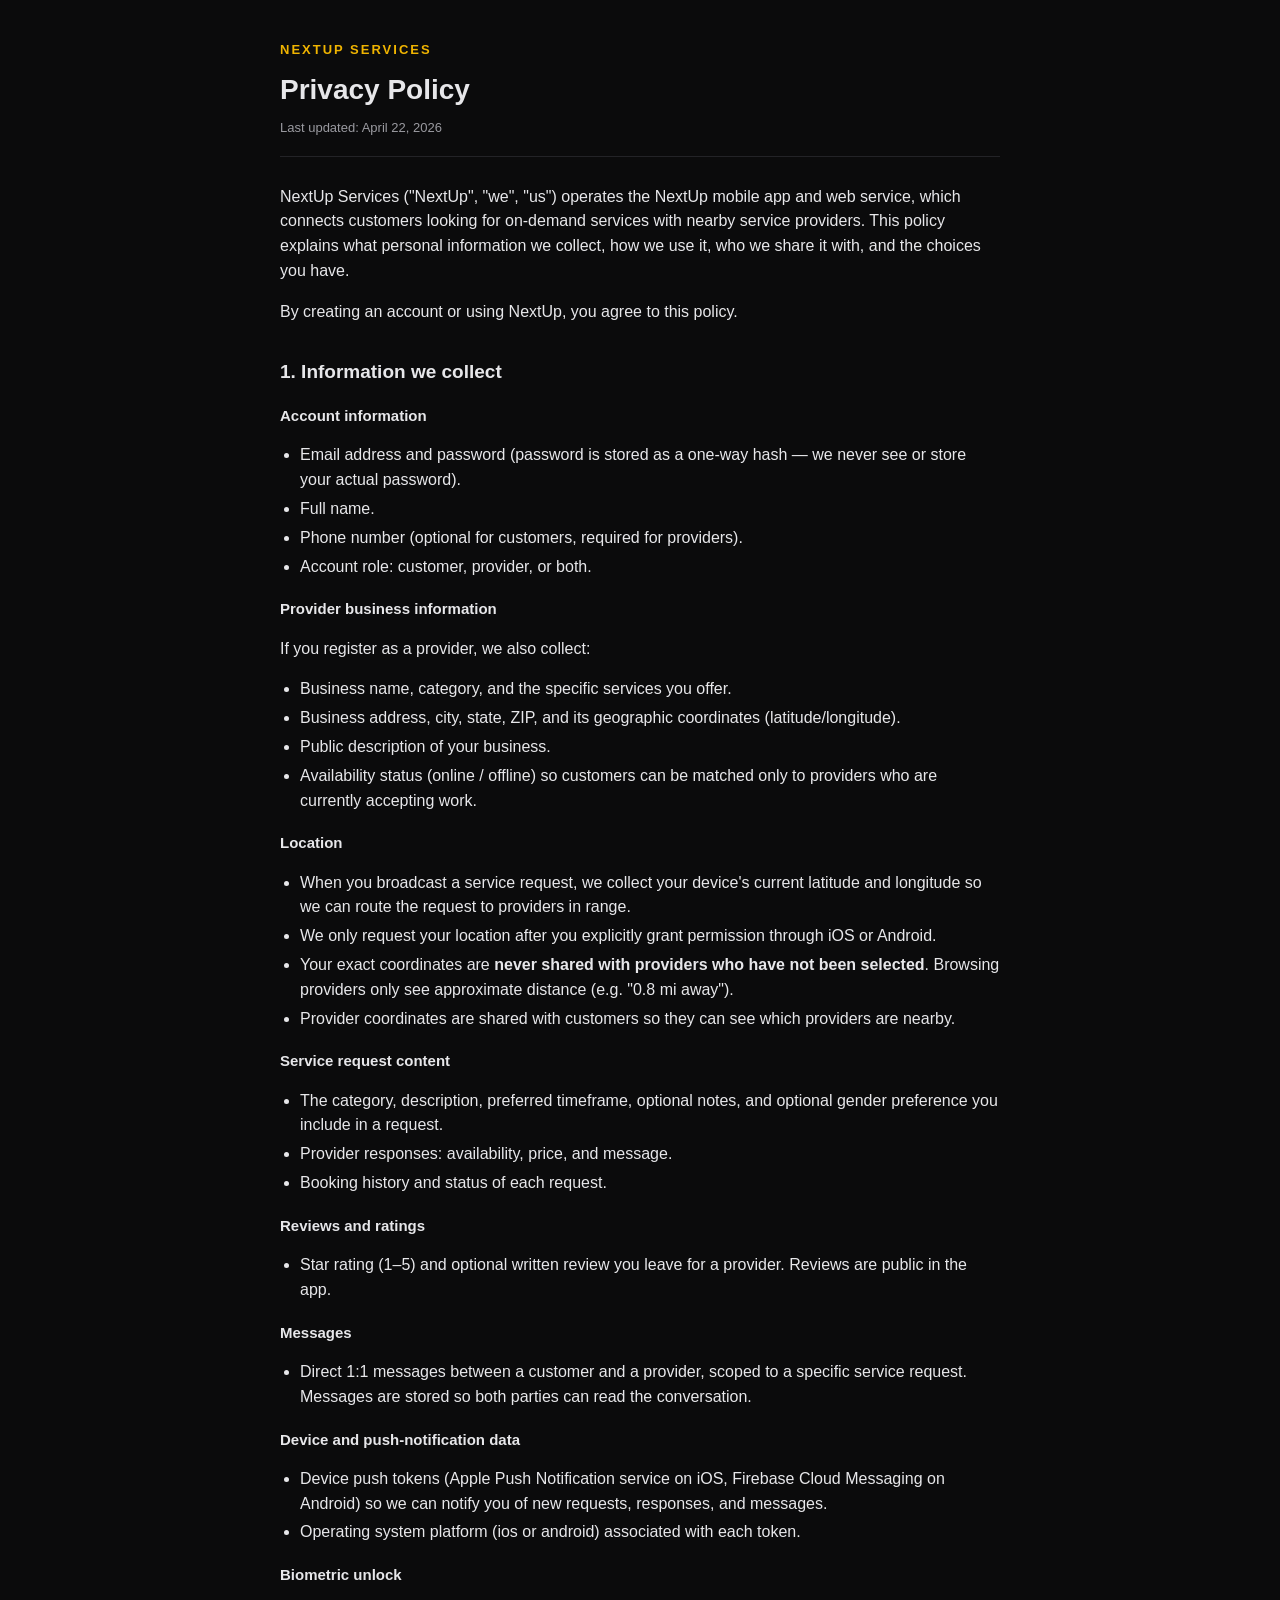
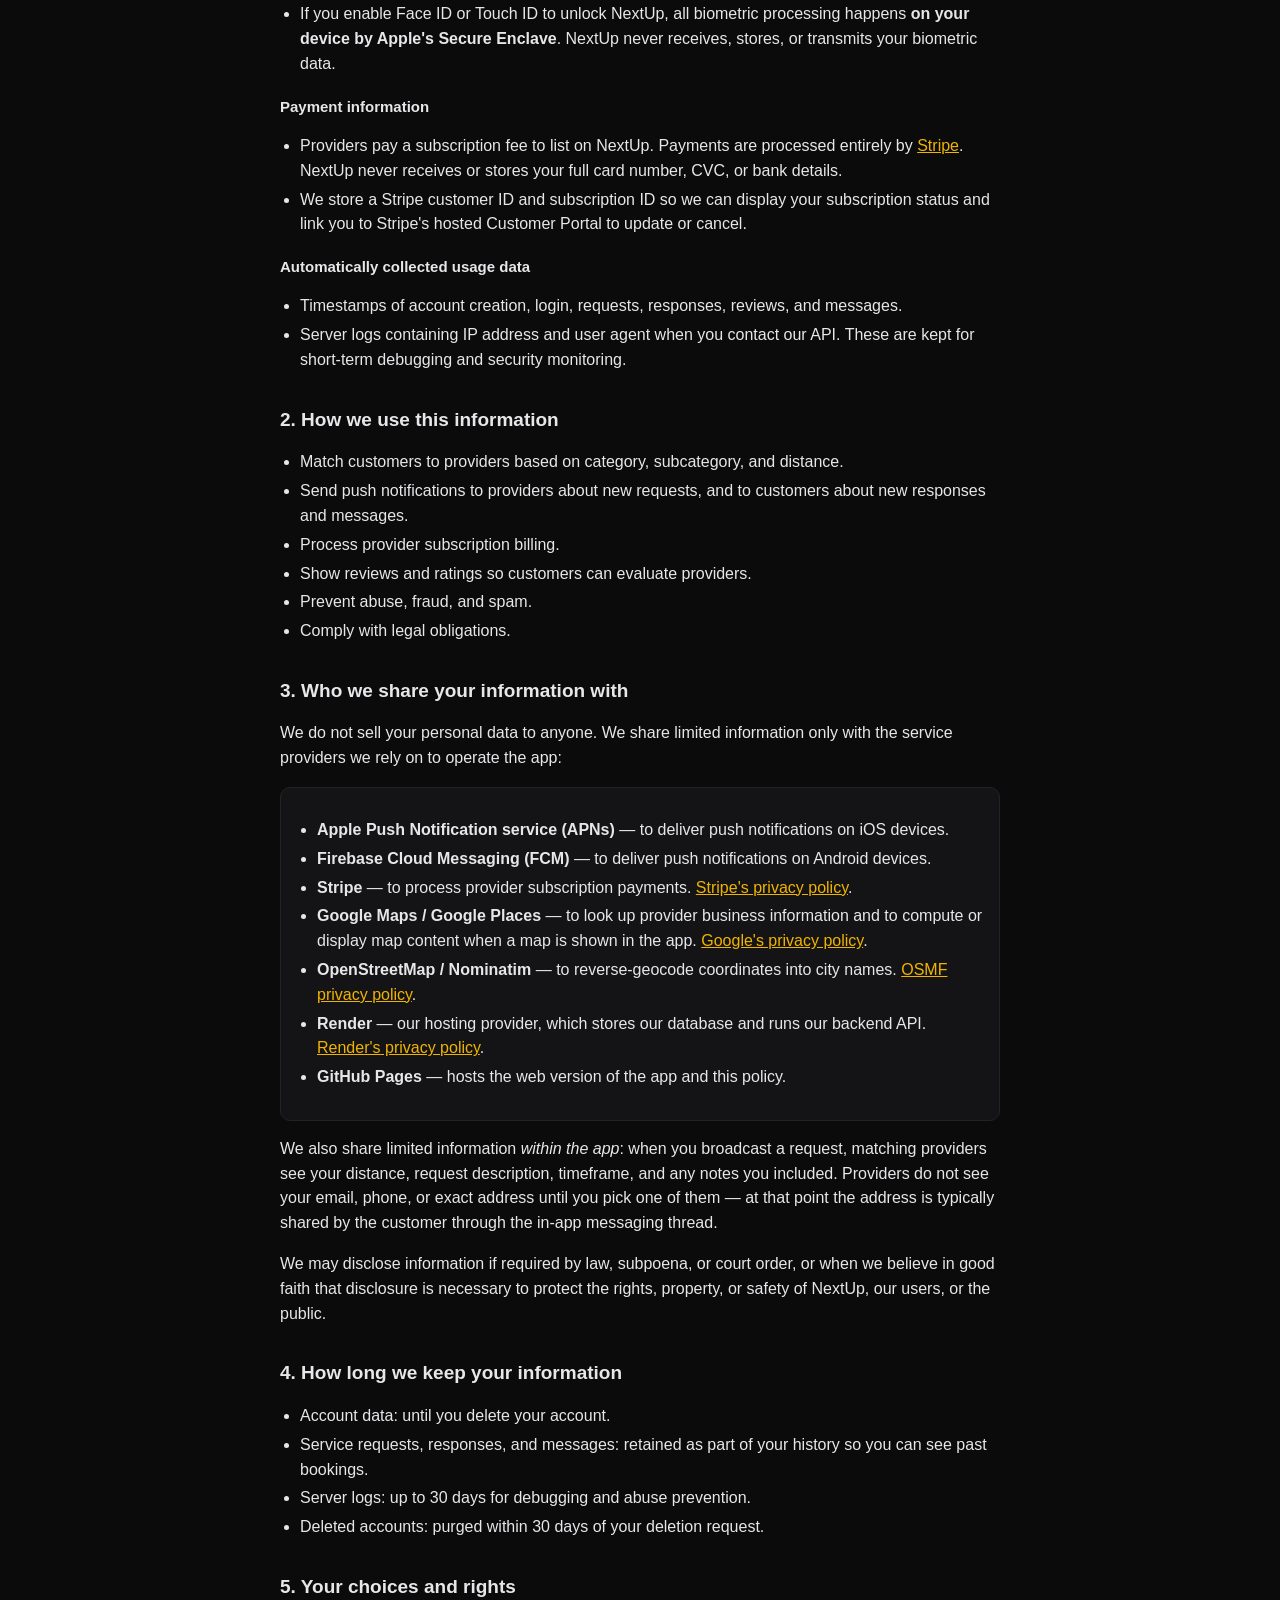
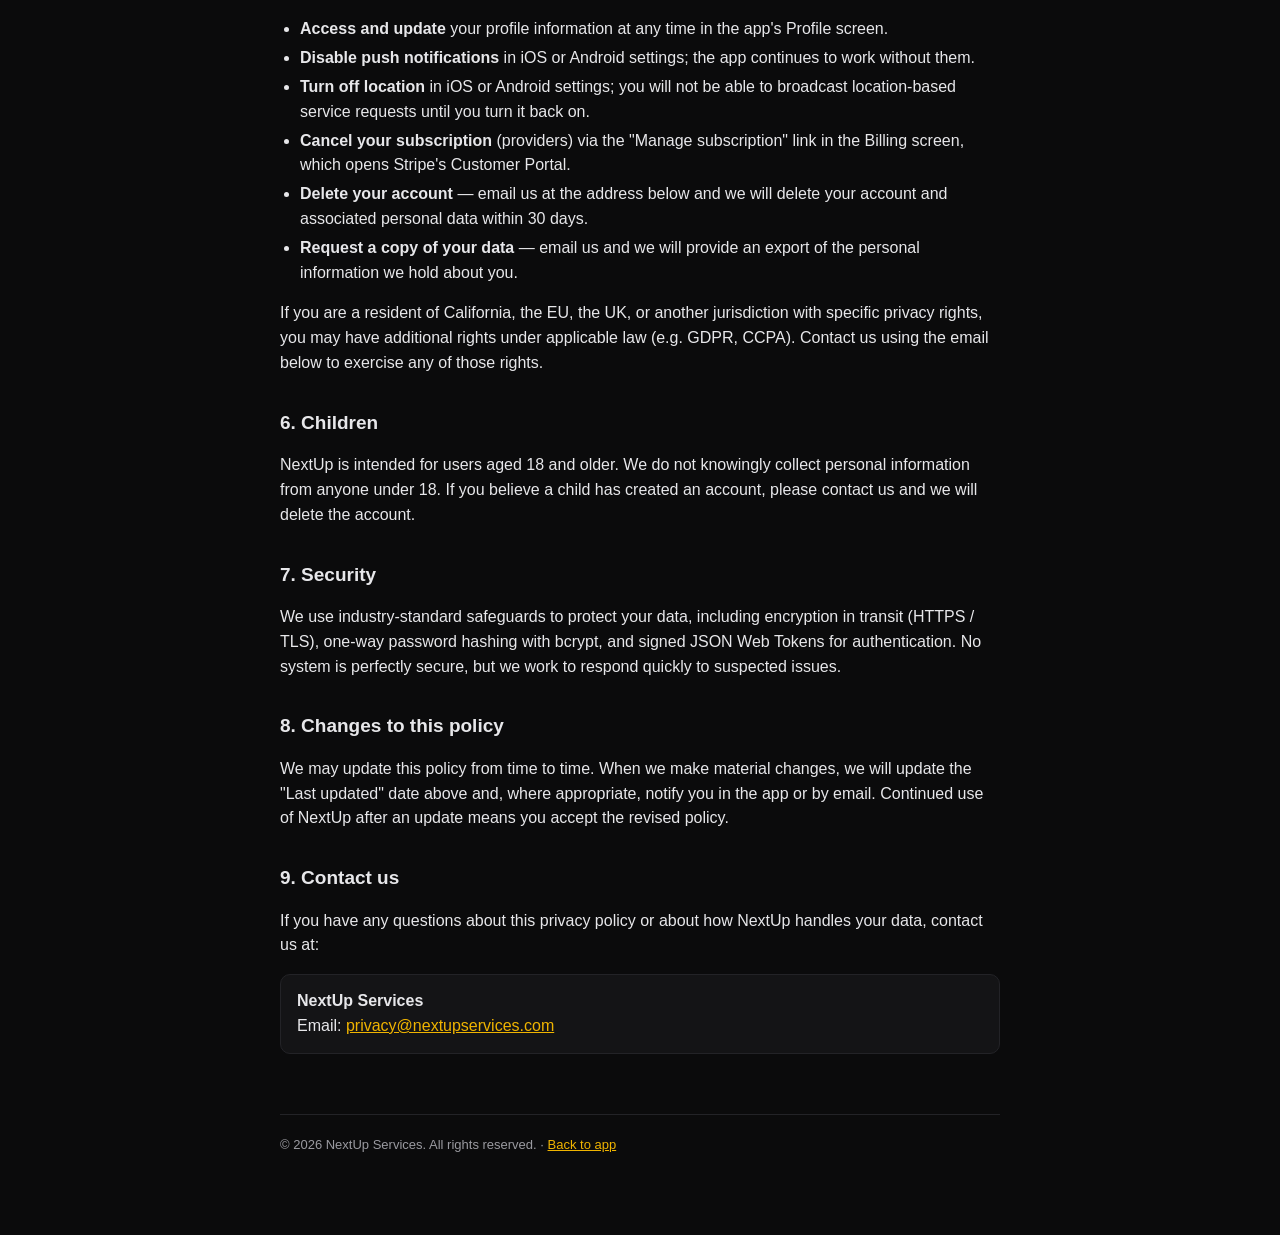
==== privacy.html @ 6e3e58e6 "Sync from nextup-app@ed7dfe6: Location picker: 3-option radio (GPS / business / home) + Nominatim ge" ====
<!doctype html>
<html lang="en">
<head>
<meta charset="utf-8" />
<meta name="viewport" content="width=device-width, initial-scale=1, viewport-fit=cover" />
<title>Privacy Policy — NextUp Services</title>
<style>
  :root {
    color-scheme: dark;
    --bg: #0b0b0c;
    --panel: #141416;
    --text: #e7e7ea;
    --muted: #9a9aa0;
    --line: #232327;
    --accent: #f0b400;
  }
  * { box-sizing: border-box; }
  html, body { margin: 0; padding: 0; background: var(--bg); color: var(--text); }
  body {
    font-family: -apple-system, BlinkMacSystemFont, "Segoe UI", Roboto, Helvetica, Arial, sans-serif;
    line-height: 1.55;
    font-size: 16px;
    -webkit-text-size-adjust: 100%;
  }
  .wrap { max-width: 760px; margin: 0 auto; padding: 40px 20px 80px; }
  header { border-bottom: 1px solid var(--line); padding-bottom: 18px; margin-bottom: 28px; }
  header .brand { font-size: 13px; letter-spacing: 2px; color: var(--accent); text-transform: uppercase; font-weight: 600; }
  h1 { font-size: 28px; margin: 8px 0 6px; font-weight: 700; }
  .updated { color: var(--muted); font-size: 13px; }
  h2 { font-size: 19px; margin: 32px 0 10px; font-weight: 600; }
  h3 { font-size: 15px; margin: 18px 0 6px; font-weight: 600; color: var(--text); }
  p, li { color: var(--text); }
  ul { padding-left: 20px; }
  ul li { margin: 4px 0; }
  a { color: var(--accent); }
  code { background: var(--panel); padding: 1px 6px; border-radius: 4px; font-size: 13px; }
  .panel { background: var(--panel); border: 1px solid var(--line); border-radius: 10px; padding: 14px 16px; margin: 14px 0; }
  footer { margin-top: 60px; padding-top: 20px; border-top: 1px solid var(--line); color: var(--muted); font-size: 13px; }
</style>
</head>
<body>
<main class="wrap">
<header>
  <div class="brand">NextUp Services</div>
  <h1>Privacy Policy</h1>
  <div class="updated">Last updated: April 22, 2026</div>
</header>

<p>
  NextUp Services ("NextUp", "we", "us") operates the NextUp mobile app and
  web service, which connects customers looking for on-demand services with
  nearby service providers. This policy explains what personal information
  we collect, how we use it, who we share it with, and the choices you have.
</p>
<p>
  By creating an account or using NextUp, you agree to this policy.
</p>

<h2>1. Information we collect</h2>

<h3>Account information</h3>
<ul>
  <li>Email address and password (password is stored as a one-way hash — we never see or store your actual password).</li>
  <li>Full name.</li>
  <li>Phone number (optional for customers, required for providers).</li>
  <li>Account role: customer, provider, or both.</li>
</ul>

<h3>Provider business information</h3>
<p>If you register as a provider, we also collect:</p>
<ul>
  <li>Business name, category, and the specific services you offer.</li>
  <li>Business address, city, state, ZIP, and its geographic coordinates (latitude/longitude).</li>
  <li>Public description of your business.</li>
  <li>Availability status (online / offline) so customers can be matched only to providers who are currently accepting work.</li>
</ul>

<h3>Location</h3>
<ul>
  <li>When you broadcast a service request, we collect your device's current latitude and longitude so we can route the request to providers in range.</li>
  <li>We only request your location after you explicitly grant permission through iOS or Android.</li>
  <li>Your exact coordinates are <strong>never shared with providers who have not been selected</strong>. Browsing providers only see approximate distance (e.g. "0.8 mi away").</li>
  <li>Provider coordinates are shared with customers so they can see which providers are nearby.</li>
</ul>

<h3>Service request content</h3>
<ul>
  <li>The category, description, preferred timeframe, optional notes, and optional gender preference you include in a request.</li>
  <li>Provider responses: availability, price, and message.</li>
  <li>Booking history and status of each request.</li>
</ul>

<h3>Reviews and ratings</h3>
<ul>
  <li>Star rating (1–5) and optional written review you leave for a provider. Reviews are public in the app.</li>
</ul>

<h3>Messages</h3>
<ul>
  <li>Direct 1:1 messages between a customer and a provider, scoped to a specific service request. Messages are stored so both parties can read the conversation.</li>
</ul>

<h3>Device and push-notification data</h3>
<ul>
  <li>Device push tokens (Apple Push Notification service on iOS, Firebase Cloud Messaging on Android) so we can notify you of new requests, responses, and messages.</li>
  <li>Operating system platform (ios or android) associated with each token.</li>
</ul>

<h3>Biometric unlock</h3>
<ul>
  <li>If you enable Face ID or Touch ID to unlock NextUp, all biometric processing happens <strong>on your device by Apple's Secure Enclave</strong>. NextUp never receives, stores, or transmits your biometric data.</li>
</ul>

<h3>Payment information</h3>
<ul>
  <li>Providers pay a subscription fee to list on NextUp. Payments are processed entirely by <a href="https://stripe.com/privacy" target="_blank" rel="noopener">Stripe</a>. NextUp never receives or stores your full card number, CVC, or bank details.</li>
  <li>We store a Stripe customer ID and subscription ID so we can display your subscription status and link you to Stripe's hosted Customer Portal to update or cancel.</li>
</ul>

<h3>Automatically collected usage data</h3>
<ul>
  <li>Timestamps of account creation, login, requests, responses, reviews, and messages.</li>
  <li>Server logs containing IP address and user agent when you contact our API. These are kept for short-term debugging and security monitoring.</li>
</ul>

<h2>2. How we use this information</h2>
<ul>
  <li>Match customers to providers based on category, subcategory, and distance.</li>
  <li>Send push notifications to providers about new requests, and to customers about new responses and messages.</li>
  <li>Process provider subscription billing.</li>
  <li>Show reviews and ratings so customers can evaluate providers.</li>
  <li>Prevent abuse, fraud, and spam.</li>
  <li>Comply with legal obligations.</li>
</ul>

<h2>3. Who we share your information with</h2>
<p>We do not sell your personal data to anyone. We share limited information only with the service providers we rely on to operate the app:</p>
<div class="panel">
  <ul>
    <li><strong>Apple Push Notification service (APNs)</strong> — to deliver push notifications on iOS devices.</li>
    <li><strong>Firebase Cloud Messaging (FCM)</strong> — to deliver push notifications on Android devices.</li>
    <li><strong>Stripe</strong> — to process provider subscription payments. <a href="https://stripe.com/privacy" target="_blank" rel="noopener">Stripe's privacy policy</a>.</li>
    <li><strong>Google Maps / Google Places</strong> — to look up provider business information and to compute or display map content when a map is shown in the app. <a href="https://policies.google.com/privacy" target="_blank" rel="noopener">Google's privacy policy</a>.</li>
    <li><strong>OpenStreetMap / Nominatim</strong> — to reverse-geocode coordinates into city names. <a href="https://wiki.osmfoundation.org/wiki/Privacy_Policy" target="_blank" rel="noopener">OSMF privacy policy</a>.</li>
    <li><strong>Render</strong> — our hosting provider, which stores our database and runs our backend API. <a href="https://render.com/privacy" target="_blank" rel="noopener">Render's privacy policy</a>.</li>
    <li><strong>GitHub Pages</strong> — hosts the web version of the app and this policy.</li>
  </ul>
</div>
<p>
  We also share limited information <em>within the app</em>: when you broadcast a request, matching providers see your distance, request description, timeframe, and any notes you included. Providers do not see your email, phone, or exact address until you pick one of them — at that point the address is typically shared by the customer through the in-app messaging thread.
</p>
<p>
  We may disclose information if required by law, subpoena, or court order, or when we believe in good faith that disclosure is necessary to protect the rights, property, or safety of NextUp, our users, or the public.
</p>

<h2>4. How long we keep your information</h2>
<ul>
  <li>Account data: until you delete your account.</li>
  <li>Service requests, responses, and messages: retained as part of your history so you can see past bookings.</li>
  <li>Server logs: up to 30 days for debugging and abuse prevention.</li>
  <li>Deleted accounts: purged within 30 days of your deletion request.</li>
</ul>

<h2>5. Your choices and rights</h2>
<ul>
  <li><strong>Access and update</strong> your profile information at any time in the app's Profile screen.</li>
  <li><strong>Disable push notifications</strong> in iOS or Android settings; the app continues to work without them.</li>
  <li><strong>Turn off location</strong> in iOS or Android settings; you will not be able to broadcast location-based service requests until you turn it back on.</li>
  <li><strong>Cancel your subscription</strong> (providers) via the "Manage subscription" link in the Billing screen, which opens Stripe's Customer Portal.</li>
  <li><strong>Delete your account</strong> — email us at the address below and we will delete your account and associated personal data within 30 days.</li>
  <li><strong>Request a copy of your data</strong> — email us and we will provide an export of the personal information we hold about you.</li>
</ul>
<p>
  If you are a resident of California, the EU, the UK, or another jurisdiction with specific privacy rights, you may have additional rights under applicable law (e.g. GDPR, CCPA). Contact us using the email below to exercise any of those rights.
</p>

<h2>6. Children</h2>
<p>
  NextUp is intended for users aged 18 and older. We do not knowingly collect personal information from anyone under 18. If you believe a child has created an account, please contact us and we will delete the account.
</p>

<h2>7. Security</h2>
<p>
  We use industry-standard safeguards to protect your data, including encryption in transit (HTTPS / TLS), one-way password hashing with bcrypt, and signed JSON Web Tokens for authentication. No system is perfectly secure, but we work to respond quickly to suspected issues.
</p>

<h2>8. Changes to this policy</h2>
<p>
  We may update this policy from time to time. When we make material changes, we will update the "Last updated" date above and, where appropriate, notify you in the app or by email. Continued use of NextUp after an update means you accept the revised policy.
</p>

<h2>9. Contact us</h2>
<p>
  If you have any questions about this privacy policy or about how NextUp handles your data, contact us at:
</p>
<div class="panel">
  <strong>NextUp Services</strong><br />
  Email: <a href="mailto:privacy@nextupservices.com">privacy@nextupservices.com</a>
</div>

<footer>
  &copy; 2026 NextUp Services. All rights reserved.
  &middot; <a href="index.html">Back to app</a>
</footer>
</main>
</body>
</html>
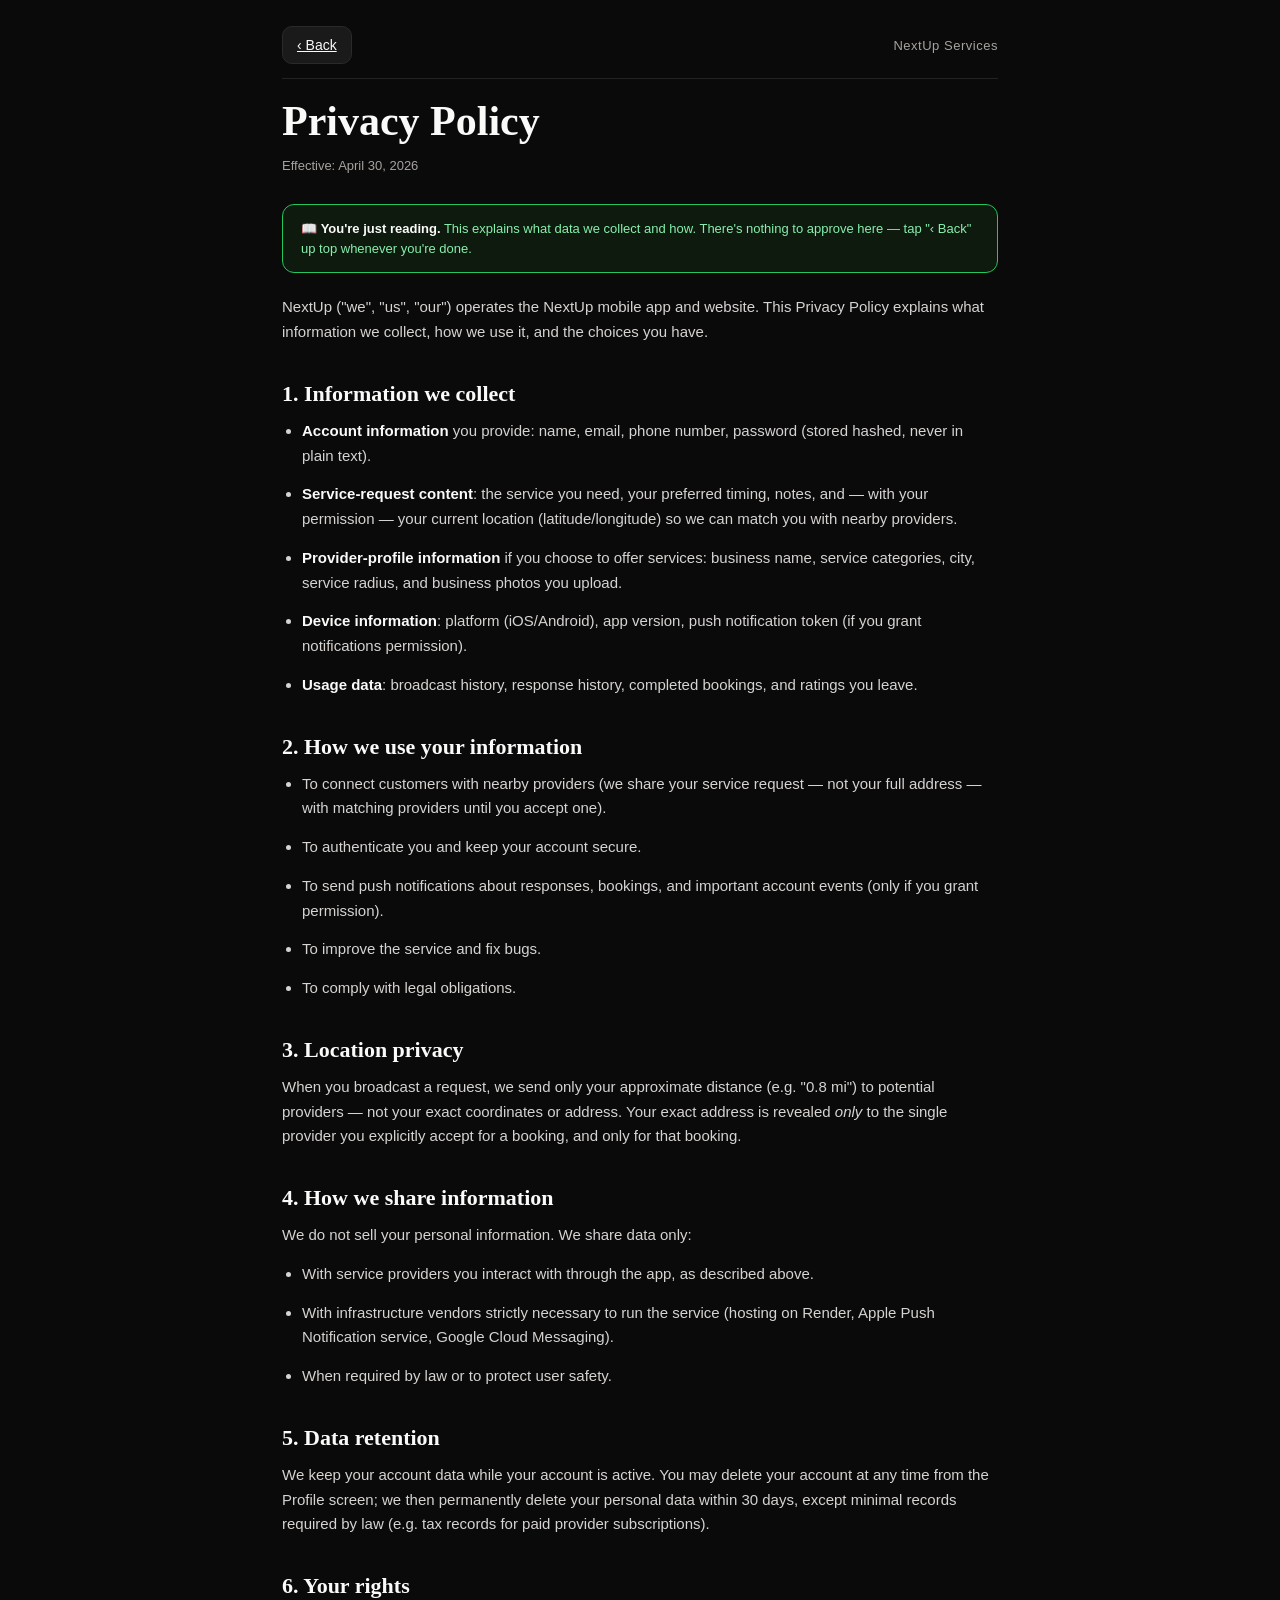
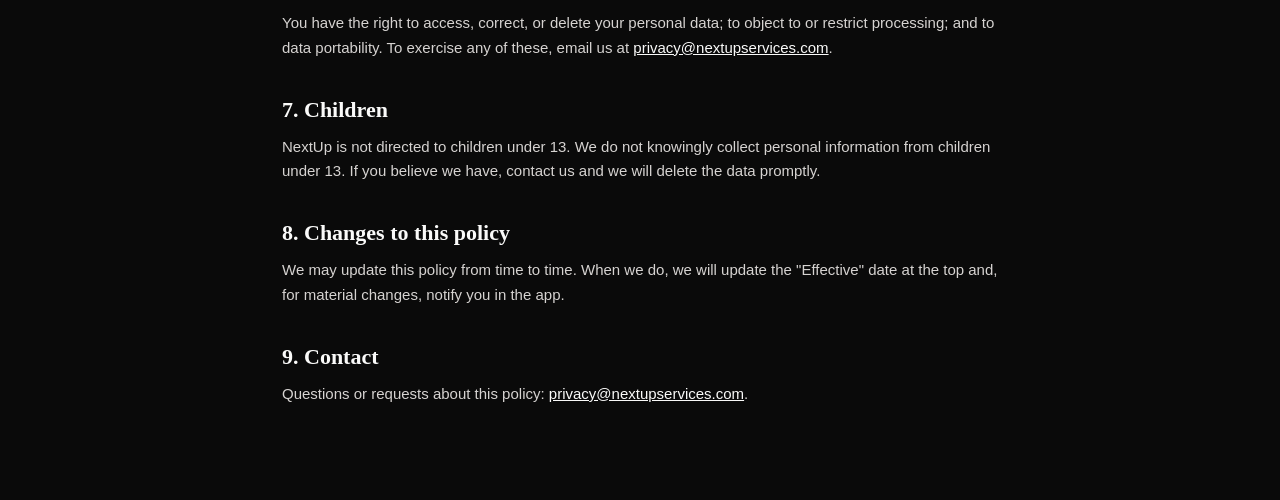
==== commit 54c5cf23: "Sync from nextup-app@b758b4c: v1.3.9 — fix terms/privacy scroll + back button inside Capacitor webvi" ====
--- a/privacy.html
+++ b/privacy.html
@@ -1,207 +1,143 @@
-<!doctype html>
+<!DOCTYPE html>
 <html lang="en">
 <head>
-<meta charset="utf-8" />
-<meta name="viewport" content="width=device-width, initial-scale=1, viewport-fit=cover" />
+<meta charset="UTF-8">
+<meta name="viewport" content="width=device-width, initial-scale=1.0, viewport-fit=cover">
 <title>Privacy Policy — NextUp Services</title>
+<meta name="description" content="NextUp Services privacy policy — what data we collect, how we use it, and your rights.">
+<link rel="canonical" href="https://nextupservices.com/privacy.html">
+<link rel="icon" type="image/png" href="./favicon.png">
 <style>
-  :root {
-    color-scheme: dark;
-    --bg: #0b0b0c;
-    --panel: #141416;
-    --text: #e7e7ea;
-    --muted: #9a9aa0;
-    --line: #232327;
-    --accent: #f0b400;
-  }
-  * { box-sizing: border-box; }
-  html, body { margin: 0; padding: 0; background: var(--bg); color: var(--text); }
-  body {
-    font-family: -apple-system, BlinkMacSystemFont, "Segoe UI", Roboto, Helvetica, Arial, sans-serif;
-    line-height: 1.55;
-    font-size: 16px;
+  /* Self-contained styles (no external CSS) so this page renders identically
+     in the public website AND inside the Capacitor app webview, where
+     ./base.css and ./style.css don't exist. */
+  *, *::before, *::after { box-sizing: border-box; }
+  html, body {
+    margin: 0;
+    padding: 0;
+    overflow-y: auto;
+    -webkit-overflow-scrolling: touch;
+    overscroll-behavior-y: contain;
+    width: 100%;
+    min-height: 100%;
+    background: #0a0a0a;
+    color: #fafaf9;
+    font-family: -apple-system, BlinkMacSystemFont, "Segoe UI", "Helvetica Neue", Arial, sans-serif;
     -webkit-text-size-adjust: 100%;
   }
-  .wrap { max-width: 760px; margin: 0 auto; padding: 40px 20px 80px; }
-  header { border-bottom: 1px solid var(--line); padding-bottom: 18px; margin-bottom: 28px; }
-  header .brand { font-size: 13px; letter-spacing: 2px; color: var(--accent); text-transform: uppercase; font-weight: 600; }
-  h1 { font-size: 28px; margin: 8px 0 6px; font-weight: 700; }
-  .updated { color: var(--muted); font-size: 13px; }
-  h2 { font-size: 19px; margin: 32px 0 10px; font-weight: 600; }
-  h3 { font-size: 15px; margin: 18px 0 6px; font-weight: 600; color: var(--text); }
-  p, li { color: var(--text); }
-  ul { padding-left: 20px; }
-  ul li { margin: 4px 0; }
-  a { color: var(--accent); }
-  code { background: var(--panel); padding: 1px 6px; border-radius: 4px; font-size: 13px; }
-  .panel { background: var(--panel); border: 1px solid var(--line); border-radius: 10px; padding: 14px 16px; margin: 14px 0; }
-  footer { margin-top: 60px; padding-top: 20px; border-top: 1px solid var(--line); color: var(--muted); font-size: 13px; }
+  body {
+    padding-top: env(safe-area-inset-top);
+    padding-bottom: env(safe-area-inset-bottom);
+    padding-left: env(safe-area-inset-left);
+    padding-right: env(safe-area-inset-right);
+  }
+  .legal { max-width: 760px; margin: 0 auto; padding: 18px 22px 80px; }
+  .legal__topbar {
+    display: flex;
+    align-items: center;
+    justify-content: space-between;
+    padding: 8px 0 14px;
+    border-bottom: 1px solid #232323;
+    margin-bottom: 18px;
+  }
+  .legal__back {
+    display: inline-block;
+    padding: 10px 14px;
+    background: #1a1a1a;
+    border: 1px solid #2a2a2a;
+    border-radius: 10px;
+    font-size: 14px;
+    color: #fafaf9;
+    text-decoration: none;
+    cursor: pointer;
+    -webkit-tap-highlight-color: transparent;
+  }
+  .legal__back:active { background: #232323; }
+  .legal__brand { font-size: 13px; color: #a8a29e; letter-spacing: 0.04em; }
+  .legal h1 { font-family: Georgia, "Times New Roman", serif; font-size: clamp(28px, 5vw, 42px); margin: 0 0 10px; font-weight: 600; }
+  .legal .legal__updated { color: #a8a29e; font-size: 13px; margin-bottom: 28px; }
+  .legal h2 { font-family: Georgia, "Times New Roman", serif; font-size: 22px; margin: 36px 0 12px; color: #fafaf9; font-weight: 600; }
+  .legal p, .legal li { font-size: 15px; line-height: 1.65; color: #d6d3d1; margin: 0 0 14px; }
+  .legal ul { padding-left: 20px; margin: 0 0 14px; }
+  .legal a { color: #fafaf9; text-decoration: underline; }
+  .legal__readonly { background: #0f1a0f; border: 1px solid #22c55e; border-radius: 12px; padding: 14px 18px; margin: 6px 0 22px; }
+  .legal__readonly p { color: #86efac; margin: 0; font-size: 13px; line-height: 1.5; }
+  .legal strong { color: #fafaf9; }
 </style>
 </head>
 <body>
-<main class="wrap">
-<header>
-  <div class="brand">NextUp Services</div>
+<div class="legal">
+  <div class="legal__topbar">
+    <a href="javascript:void(0)" class="legal__back" id="back-btn" role="button">&lsaquo; Back</a>
+    <span class="legal__brand">NextUp Services</span>
+  </div>
   <h1>Privacy Policy</h1>
-  <div class="updated">Last updated: April 22, 2026</div>
-</header>
+  <p class="legal__updated">Effective: April 30, 2026</p>
 
-<p>
-  NextUp Services ("NextUp", "we", "us") operates the NextUp mobile app and
-  web service, which connects customers looking for on-demand services with
-  nearby service providers. This policy explains what personal information
-  we collect, how we use it, who we share it with, and the choices you have.
-</p>
-<p>
-  By creating an account or using NextUp, you agree to this policy.
-</p>
+  <div class="legal__readonly">
+    <p>📖 <strong>You're just reading.</strong> This explains what data we collect and how. There's nothing to approve here — tap "&lsaquo; Back" up top whenever you're done.</p>
+  </div>
 
-<h2>1. Information we collect</h2>
+  <p>NextUp ("we", "us", "our") operates the NextUp mobile app and website. This Privacy Policy explains what information we collect, how we use it, and the choices you have.</p>
 
-<h3>Account information</h3>
-<ul>
-  <li>Email address and password (password is stored as a one-way hash — we never see or store your actual password).</li>
-  <li>Full name.</li>
-  <li>Phone number (optional for customers, required for providers).</li>
-  <li>Account role: customer, provider, or both.</li>
-</ul>
+  <h2>1. Information we collect</h2>
+  <ul>
+    <li><strong>Account information</strong> you provide: name, email, phone number, password (stored hashed, never in plain text).</li>
+    <li><strong>Service-request content</strong>: the service you need, your preferred timing, notes, and — with your permission — your current location (latitude/longitude) so we can match you with nearby providers.</li>
+    <li><strong>Provider-profile information</strong> if you choose to offer services: business name, service categories, city, service radius, and business photos you upload.</li>
+    <li><strong>Device information</strong>: platform (iOS/Android), app version, push notification token (if you grant notifications permission).</li>
+    <li><strong>Usage data</strong>: broadcast history, response history, completed bookings, and ratings you leave.</li>
+  </ul>
 
-<h3>Provider business information</h3>
-<p>If you register as a provider, we also collect:</p>
-<ul>
-  <li>Business name, category, and the specific services you offer.</li>
-  <li>Business address, city, state, ZIP, and its geographic coordinates (latitude/longitude).</li>
-  <li>Public description of your business.</li>
-  <li>Availability status (online / offline) so customers can be matched only to providers who are currently accepting work.</li>
-</ul>
+  <h2>2. How we use your information</h2>
+  <ul>
+    <li>To connect customers with nearby providers (we share your service request — not your full address — with matching providers until you accept one).</li>
+    <li>To authenticate you and keep your account secure.</li>
+    <li>To send push notifications about responses, bookings, and important account events (only if you grant permission).</li>
+    <li>To improve the service and fix bugs.</li>
+    <li>To comply with legal obligations.</li>
+  </ul>
 
-<h3>Location</h3>
-<ul>
-  <li>When you broadcast a service request, we collect your device's current latitude and longitude so we can route the request to providers in range.</li>
-  <li>We only request your location after you explicitly grant permission through iOS or Android.</li>
-  <li>Your exact coordinates are <strong>never shared with providers who have not been selected</strong>. Browsing providers only see approximate distance (e.g. "0.8 mi away").</li>
-  <li>Provider coordinates are shared with customers so they can see which providers are nearby.</li>
-</ul>
+  <h2>3. Location privacy</h2>
+  <p>When you broadcast a request, we send only your approximate distance (e.g. "0.8 mi") to potential providers — not your exact coordinates or address. Your exact address is revealed <em>only</em> to the single provider you explicitly accept for a booking, and only for that booking.</p>
 
-<h3>Service request content</h3>
-<ul>
-  <li>The category, description, preferred timeframe, optional notes, and optional gender preference you include in a request.</li>
-  <li>Provider responses: availability, price, and message.</li>
-  <li>Booking history and status of each request.</li>
-</ul>
+  <h2>4. How we share information</h2>
+  <p>We do not sell your personal information. We share data only:</p>
+  <ul>
+    <li>With service providers you interact with through the app, as described above.</li>
+    <li>With infrastructure vendors strictly necessary to run the service (hosting on Render, Apple Push Notification service, Google Cloud Messaging).</li>
+    <li>When required by law or to protect user safety.</li>
+  </ul>
 
-<h3>Reviews and ratings</h3>
-<ul>
-  <li>Star rating (1–5) and optional written review you leave for a provider. Reviews are public in the app.</li>
-</ul>
+  <h2>5. Data retention</h2>
+  <p>We keep your account data while your account is active. You may delete your account at any time from the Profile screen; we then permanently delete your personal data within 30 days, except minimal records required by law (e.g. tax records for paid provider subscriptions).</p>
 
-<h3>Messages</h3>
-<ul>
-  <li>Direct 1:1 messages between a customer and a provider, scoped to a specific service request. Messages are stored so both parties can read the conversation.</li>
-</ul>
+  <h2>6. Your rights</h2>
+  <p>You have the right to access, correct, or delete your personal data; to object to or restrict processing; and to data portability. To exercise any of these, email us at <a href="mailto:privacy@nextupservices.com">privacy@nextupservices.com</a>.</p>
 
-<h3>Device and push-notification data</h3>
-<ul>
-  <li>Device push tokens (Apple Push Notification service on iOS, Firebase Cloud Messaging on Android) so we can notify you of new requests, responses, and messages.</li>
-  <li>Operating system platform (ios or android) associated with each token.</li>
-</ul>
+  <h2>7. Children</h2>
+  <p>NextUp is not directed to children under 13. We do not knowingly collect personal information from children under 13. If you believe we have, contact us and we will delete the data promptly.</p>
 
-<h3>Biometric unlock</h3>
-<ul>
-  <li>If you enable Face ID or Touch ID to unlock NextUp, all biometric processing happens <strong>on your device by Apple's Secure Enclave</strong>. NextUp never receives, stores, or transmits your biometric data.</li>
-</ul>
+  <h2>8. Changes to this policy</h2>
+  <p>We may update this policy from time to time. When we do, we will update the "Effective" date at the top and, for material changes, notify you in the app.</p>
 
-<h3>Payment information</h3>
-<ul>
-  <li>Providers pay a subscription fee to list on NextUp. Payments are processed entirely by <a href="https://stripe.com/privacy" target="_blank" rel="noopener">Stripe</a>. NextUp never receives or stores your full card number, CVC, or bank details.</li>
-  <li>We store a Stripe customer ID and subscription ID so we can display your subscription status and link you to Stripe's hosted Customer Portal to update or cancel.</li>
-</ul>
-
-<h3>Automatically collected usage data</h3>
-<ul>
-  <li>Timestamps of account creation, login, requests, responses, reviews, and messages.</li>
-  <li>Server logs containing IP address and user agent when you contact our API. These are kept for short-term debugging and security monitoring.</li>
-</ul>
-
-<h2>2. How we use this information</h2>
-<ul>
-  <li>Match customers to providers based on category, subcategory, and distance.</li>
-  <li>Send push notifications to providers about new requests, and to customers about new responses and messages.</li>
-  <li>Process provider subscription billing.</li>
-  <li>Show reviews and ratings so customers can evaluate providers.</li>
-  <li>Prevent abuse, fraud, and spam.</li>
-  <li>Comply with legal obligations.</li>
-</ul>
-
-<h2>3. Who we share your information with</h2>
-<p>We do not sell your personal data to anyone. We share limited information only with the service providers we rely on to operate the app:</p>
-<div class="panel">
-  <ul>
-    <li><strong>Apple Push Notification service (APNs)</strong> — to deliver push notifications on iOS devices.</li>
-    <li><strong>Firebase Cloud Messaging (FCM)</strong> — to deliver push notifications on Android devices.</li>
-    <li><strong>Stripe</strong> — to process provider subscription payments. <a href="https://stripe.com/privacy" target="_blank" rel="noopener">Stripe's privacy policy</a>.</li>
-    <li><strong>Google Maps / Google Places</strong> — to look up provider business information and to compute or display map content when a map is shown in the app. <a href="https://policies.google.com/privacy" target="_blank" rel="noopener">Google's privacy policy</a>.</li>
-    <li><strong>OpenStreetMap / Nominatim</strong> — to reverse-geocode coordinates into city names. <a href="https://wiki.osmfoundation.org/wiki/Privacy_Policy" target="_blank" rel="noopener">OSMF privacy policy</a>.</li>
-    <li><strong>Render</strong> — our hosting provider, which stores our database and runs our backend API. <a href="https://render.com/privacy" target="_blank" rel="noopener">Render's privacy policy</a>.</li>
-    <li><strong>GitHub Pages</strong> — hosts the web version of the app and this policy.</li>
-  </ul>
-</div>
-<p>
-  We also share limited information <em>within the app</em>: when you broadcast a request, matching providers see your distance, request description, timeframe, and any notes you included. Providers do not see your email, phone, or exact address until you pick one of them — at that point the address is typically shared by the customer through the in-app messaging thread.
-</p>
-<p>
-  We may disclose information if required by law, subpoena, or court order, or when we believe in good faith that disclosure is necessary to protect the rights, property, or safety of NextUp, our users, or the public.
-</p>
-
-<h2>4. How long we keep your information</h2>
-<ul>
-  <li>Account data: until you delete your account.</li>
-  <li>Service requests, responses, and messages: retained as part of your history so you can see past bookings.</li>
-  <li>Server logs: up to 30 days for debugging and abuse prevention.</li>
-  <li>Deleted accounts: purged within 30 days of your deletion request.</li>
-</ul>
-
-<h2>5. Your choices and rights</h2>
-<ul>
-  <li><strong>Access and update</strong> your profile information at any time in the app's Profile screen.</li>
-  <li><strong>Disable push notifications</strong> in iOS or Android settings; the app continues to work without them.</li>
-  <li><strong>Turn off location</strong> in iOS or Android settings; you will not be able to broadcast location-based service requests until you turn it back on.</li>
-  <li><strong>Cancel your subscription</strong> (providers) via the "Manage subscription" link in the Billing screen, which opens Stripe's Customer Portal.</li>
-  <li><strong>Delete your account</strong> — email us at the address below and we will delete your account and associated personal data within 30 days.</li>
-  <li><strong>Request a copy of your data</strong> — email us and we will provide an export of the personal information we hold about you.</li>
-</ul>
-<p>
-  If you are a resident of California, the EU, the UK, or another jurisdiction with specific privacy rights, you may have additional rights under applicable law (e.g. GDPR, CCPA). Contact us using the email below to exercise any of those rights.
-</p>
-
-<h2>6. Children</h2>
-<p>
-  NextUp is intended for users aged 18 and older. We do not knowingly collect personal information from anyone under 18. If you believe a child has created an account, please contact us and we will delete the account.
-</p>
-
-<h2>7. Security</h2>
-<p>
-  We use industry-standard safeguards to protect your data, including encryption in transit (HTTPS / TLS), one-way password hashing with bcrypt, and signed JSON Web Tokens for authentication. No system is perfectly secure, but we work to respond quickly to suspected issues.
-</p>
-
-<h2>8. Changes to this policy</h2>
-<p>
-  We may update this policy from time to time. When we make material changes, we will update the "Last updated" date above and, where appropriate, notify you in the app or by email. Continued use of NextUp after an update means you accept the revised policy.
-</p>
-
-<h2>9. Contact us</h2>
-<p>
-  If you have any questions about this privacy policy or about how NextUp handles your data, contact us at:
-</p>
-<div class="panel">
-  <strong>NextUp Services</strong><br />
-  Email: <a href="mailto:privacy@nextupservices.com">privacy@nextupservices.com</a>
+  <h2>9. Contact</h2>
+  <p>Questions or requests about this policy: <a href="mailto:privacy@nextupservices.com">privacy@nextupservices.com</a>.</p>
 </div>
 
-<footer>
-  &copy; 2026 NextUp Services. All rights reserved.
-  &middot; <a href="index.html">Back to app</a>
-</footer>
-</main>
+<script>
+  // Smart back button: prefer browser history; fall back to "./" if direct visit.
+  (function () {
+    var btn = document.getElementById('back-btn');
+    if (!btn) return;
+    btn.addEventListener('click', function () {
+      if (window.history && window.history.length > 1) {
+        window.history.back();
+      } else {
+        window.location.href = './';
+      }
+    });
+  })();
+</script>
 </body>
 </html>
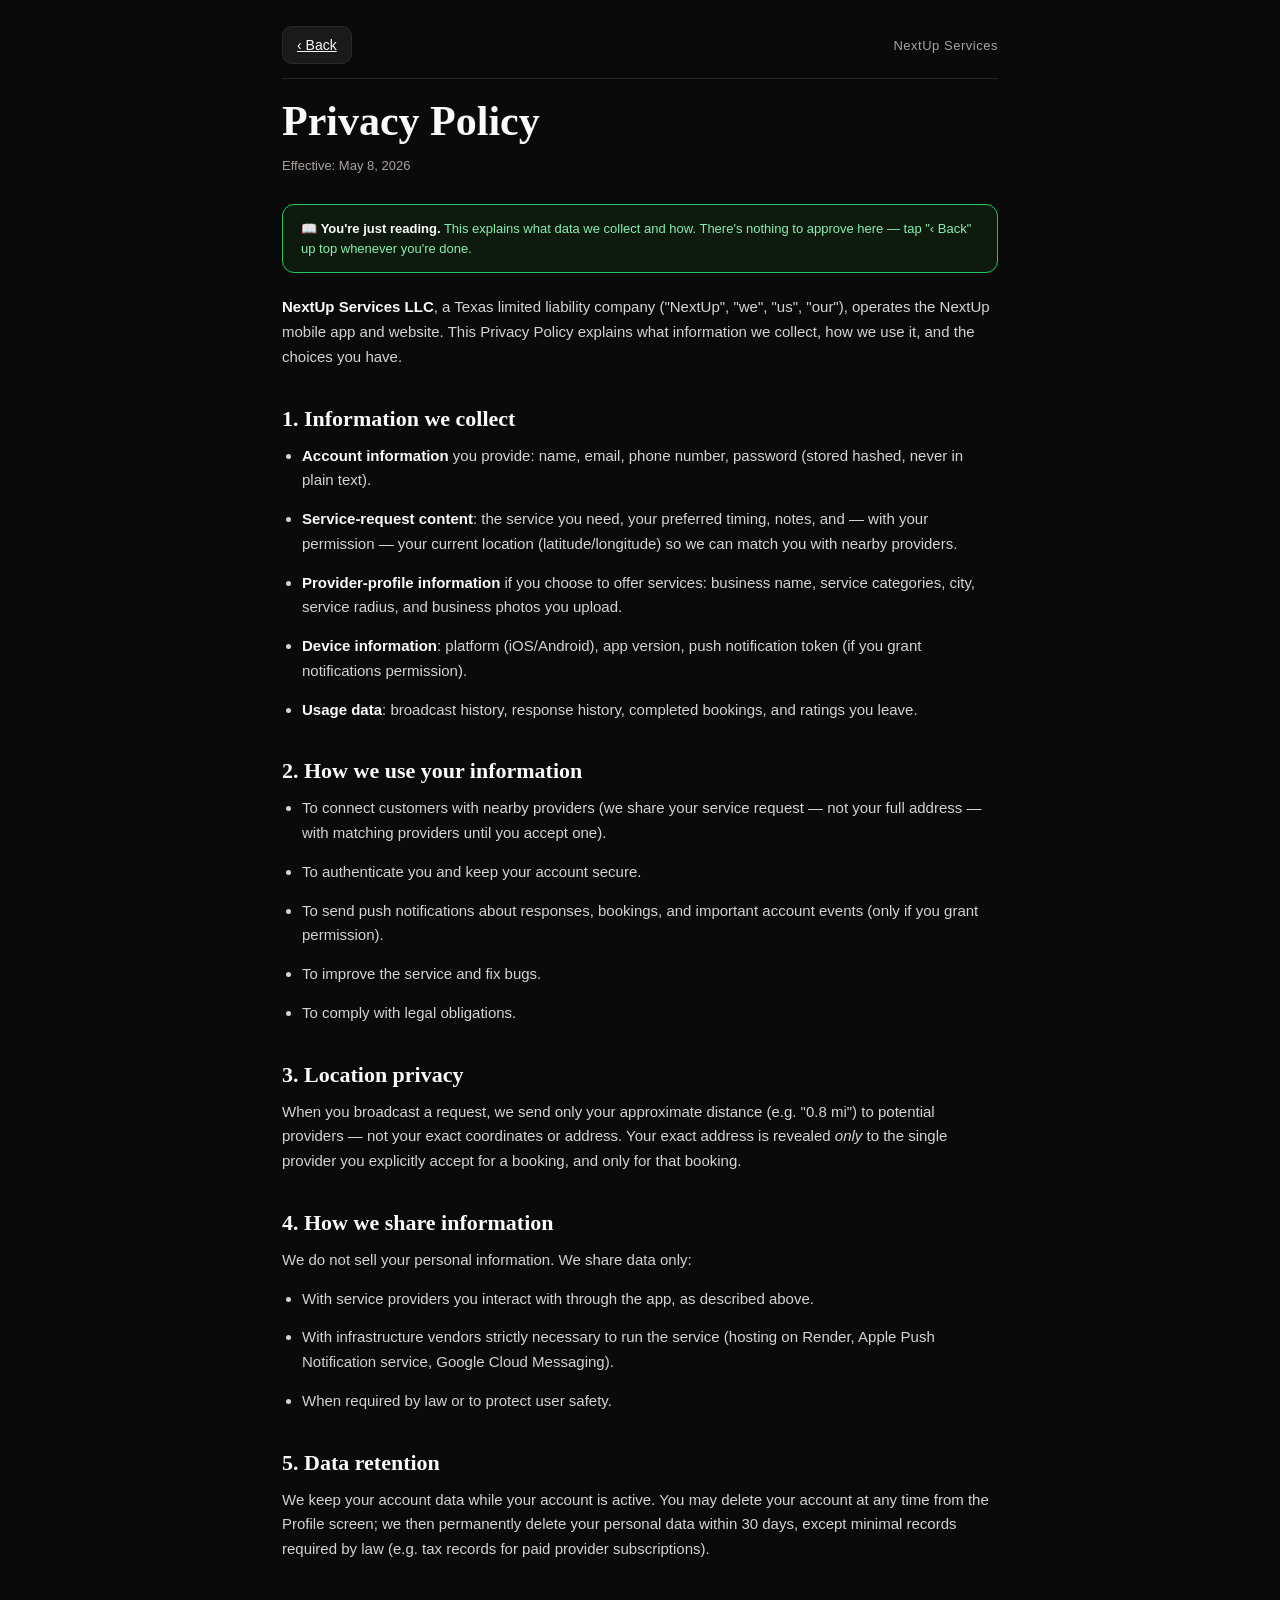
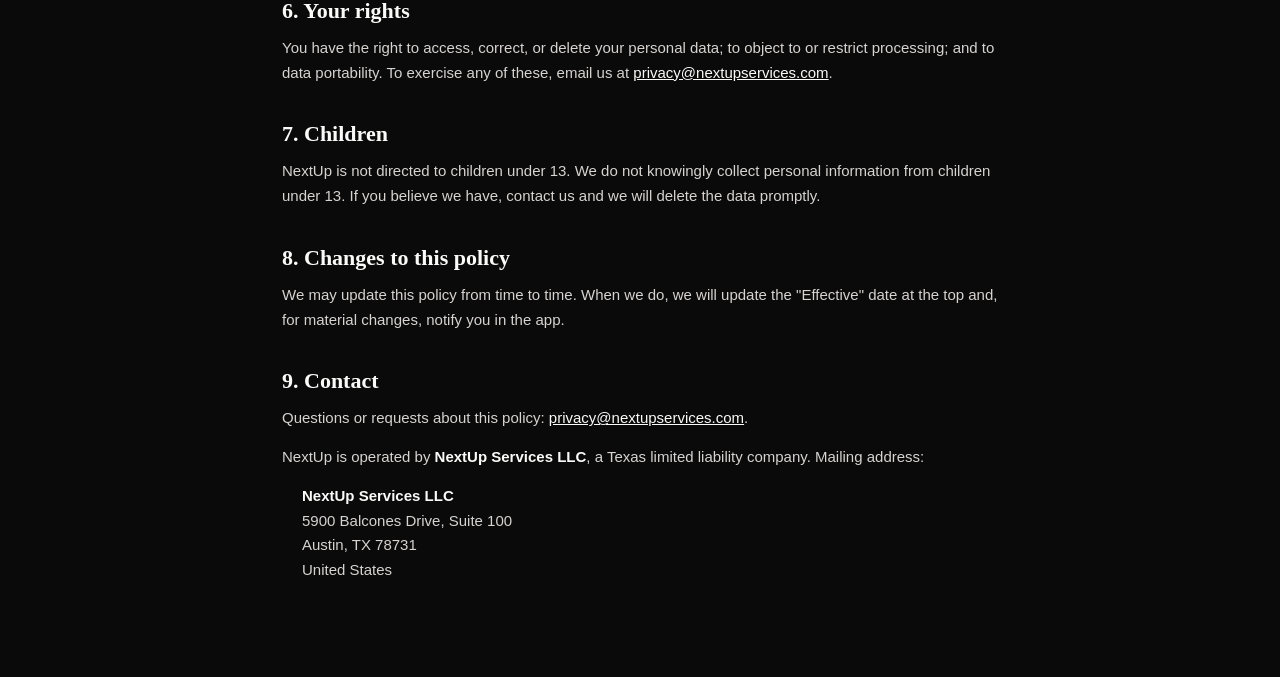
==== commit b9631673: "Sync from nextup-app@7d54b57: LLC entity disclosure in ToS + Privacy" ====
--- a/privacy.html
+++ b/privacy.html
@@ -12,26 +12,32 @@
      in the public website AND inside the Capacitor app webview, where
      ./base.css and ./style.css don't exist. */
   *, *::before, *::after { box-sizing: border-box; }
+  /* iOS WKWebView scroll fix — see terms.html for the full reasoning.
+     html locked to viewport, body is the explicit scroll container.
+     Avoids the nested-scroll trap that iOS handles unreliably. */
   html, body {
     margin: 0;
     padding: 0;
-    overflow-y: auto;
-    -webkit-overflow-scrolling: touch;
-    overscroll-behavior-y: contain;
-    width: 100%;
-    min-height: 100%;
     background: #0a0a0a;
     color: #fafaf9;
     font-family: -apple-system, BlinkMacSystemFont, "Segoe UI", "Helvetica Neue", Arial, sans-serif;
     -webkit-text-size-adjust: 100%;
   }
+  /* v1.3.14 — bulletproof scroll. See terms.html for full reasoning.
+     Default window scroll, no height constraints, safe-area padding
+     moved into .legal wrapper. */
   body {
-    padding-top: env(safe-area-inset-top);
-    padding-bottom: env(safe-area-inset-bottom);
-    padding-left: env(safe-area-inset-left);
-    padding-right: env(safe-area-inset-right);
+    -webkit-overflow-scrolling: touch;
+    min-height: 100%;
   }
-  .legal { max-width: 760px; margin: 0 auto; padding: 18px 22px 80px; }
+  .legal {
+    max-width: 760px;
+    margin: 0 auto;
+    padding-top: calc(18px + env(safe-area-inset-top));
+    padding-bottom: calc(80px + env(safe-area-inset-bottom));
+    padding-left: calc(22px + env(safe-area-inset-left));
+    padding-right: calc(22px + env(safe-area-inset-right));
+  }
   .legal__topbar {
     display: flex;
     align-items: center;
@@ -72,13 +78,13 @@
     <span class="legal__brand">NextUp Services</span>
   </div>
   <h1>Privacy Policy</h1>
-  <p class="legal__updated">Effective: April 30, 2026</p>
+  <p class="legal__updated">Effective: May 8, 2026</p>
 
   <div class="legal__readonly">
     <p>📖 <strong>You're just reading.</strong> This explains what data we collect and how. There's nothing to approve here — tap "&lsaquo; Back" up top whenever you're done.</p>
   </div>
 
-  <p>NextUp ("we", "us", "our") operates the NextUp mobile app and website. This Privacy Policy explains what information we collect, how we use it, and the choices you have.</p>
+  <p><strong>NextUp Services LLC</strong>, a Texas limited liability company ("NextUp", "we", "us", "our"), operates the NextUp mobile app and website. This Privacy Policy explains what information we collect, how we use it, and the choices you have.</p>
 
   <h2>1. Information we collect</h2>
   <ul>
@@ -123,6 +129,11 @@
 
   <h2>9. Contact</h2>
   <p>Questions or requests about this policy: <a href="mailto:privacy@nextupservices.com">privacy@nextupservices.com</a>.</p>
+  <p>NextUp is operated by <strong>NextUp Services LLC</strong>, a Texas limited liability company. Mailing address:</p>
+  <p style="margin-left: 20px;"><strong>NextUp Services LLC</strong><br>
+  5900 Balcones Drive, Suite 100<br>
+  Austin, TX 78731<br>
+  United States</p>
 </div>
 
 <script>
